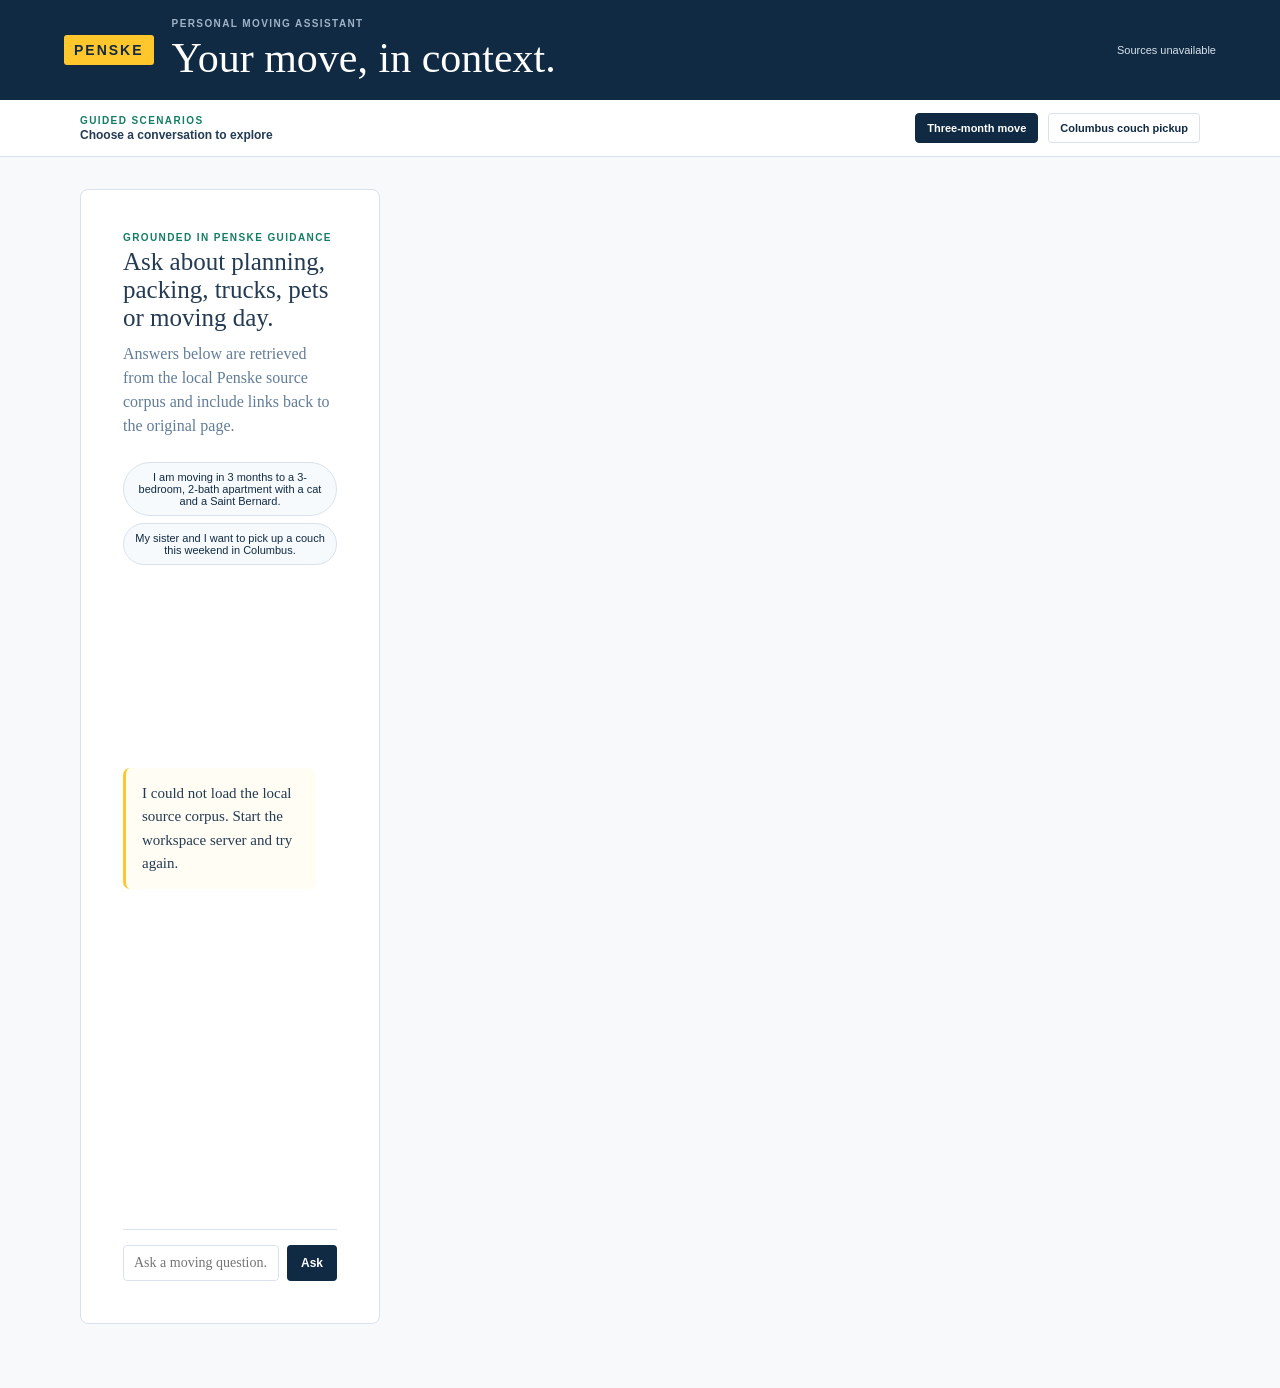
==== assistant/index.html @ d39f6d79 "Add files via upload" ====
<!doctype html>
<html lang="en">
<head>
  <meta charset="utf-8" />
  <meta name="viewport" content="width=device-width, initial-scale=1" />
  <title>Penske Personal Moving Assistant</title>
  <link rel="stylesheet" href="style.css?v=20260921" />
</head>
<body>
  <header class="topbar">
    <a class="brand" href="../prototype/index.html">PENSKE</a>
    <div>
      <p class="eyebrow">Personal Moving Assistant</p>
      <h1>Your move, in context.</h1>
    </div>
    <span class="status" id="corpus-status">Loading sources...</span>
  </header>
  <nav class="demo-strip" aria-label="Guided scenarios">
    <div><p class="eyebrow">Guided scenarios</p><strong>Choose a conversation to explore</strong></div>
    <button class="scenario-button active" type="button" data-scenario="family">Three-month move</button>
    <button class="scenario-button" type="button" data-scenario="couch">Columbus couch pickup</button>
  </nav>
  <main class="app-shell">
    <aside class="profile-panel" id="profile-panel" hidden>
      <div class="panel-heading">
        <p class="eyebrow">Move profile</p>
        <h2 id="profile-heading">Make this useful to you</h2>
      </div>
      <label><span id="move-date-label">Move date</span><input id="move-date" type="date" /></label>
      <label><span id="move-from-label">Moving from</span><input id="move-from" type="text" placeholder="City or ZIP" /></label>
      <label><span id="move-to-label">Moving to</span><input id="move-to" type="text" placeholder="City or ZIP" /></label>
      <label><span id="home-size-label">Home size</span><select id="home-size"><option value="">Choose one</option><option>Studio / 1 room</option><option>2-3 rooms</option><option>4-5 rooms</option><option>6+ rooms</option></select></label>
      <label><span id="household-label">Household details</span><textarea id="household" rows="3" placeholder="Pets, kids, fragile items, towing..."> </textarea></label>
      <button id="save-profile" class="primary" type="button">Update my plan</button>
      <div class="profile-note" id="profile-summary">Tell me a little about the move and I’ll focus the guidance.</div>
    </aside>
    <section class="assistant-panel">
      <div class="assistant-intro">
        <p class="eyebrow">Grounded in Penske guidance</p>
        <h2>Ask about planning, packing, trucks, pets or moving day.</h2>
        <p>Answers below are retrieved from the local Penske source corpus and include links back to the original page.</p>
      </div>
      <div class="suggestions" id="suggestions">
        <button type="button" data-demo="family">I am moving in 3 months to a 3-bedroom, 2-bath apartment with a cat and a Saint Bernard.</button>
        <button type="button" data-demo="couch">My sister and I want to pick up a couch this weekend in Columbus.</button>
      </div>
      <div class="chat-log" id="chat-log" aria-live="polite"></div>
      <section class="demo-workspace" id="move-plan-workspace" hidden>
        <div class="workspace-heading">
          <div><p class="eyebrow">Interactive timeline</p><h2>Your three-month move plan</h2></div>
        </div>
        <section class="move-summary" id="move-summary"></section>
        <p class="workspace-copy">Choose a task to open its next step. Local links stay out of the way until they are useful.</p>
        <div class="timeline" id="timeline"></div>
        <div class="task-details" id="task-details" hidden></div>
      </section>
      <section class="demo-workspace" id="couch-workspace" hidden>
        <div class="workspace-heading"><div><p class="eyebrow">Moving-Day Navigator</p><h2>Weekend couch pickup</h2></div></div>
        <p class="workspace-copy">Compare the three couch options before reserving. 12-foot and 16-foot trucks have the following costs: $29.99/day plus $1.19/mile. Availability, rate and truck-safe routing must be confirmed in Penske’s reservation flow.</p>
        <div class="route-controls"><label>Pickup source<select id="pickup-source"><option value="penske">Penske Truck Rental · 2470 Westbelt Dr</option><option value="self-storage">Gateway Self Storage · 750 E 11th Ave · 16-foot truck only</option></select></label><label>Starting point<input id="couch-start" value="Grandview Heights, OH" /></label><label>Unloading per stop<input id="unload-minutes" type="number" min="0" value="15" /> min</label><label><input id="avoid-highways" type="checkbox" /> Avoid highways</label><label><input id="show-clearance" type="checkbox" checked /> Show sample clearance hazards</label><button id="recalculate-couch" type="button">Recalculate estimates</button></div>
        <div class="route-map" aria-label="Route preview"><div id="columbus-map"></div><span class="map-note">Route preview selected for the current pickup, couch location and highway setting. Clearance locations are illustrative.</span></div>
        <div class="couch-options" id="couch-options"></div>
        <div class="couch-actions"><a class="wizard-link" href="http://127.0.0.1:4173/?item=sofa&amp;reset=1&amp;view=couch" target="_blank" rel="noreferrer">Check couch fit in 3D</a><a class="reservation-link" href="https://www.pensketruckrental.com/" target="_blank" rel="noreferrer">Check nearby truck availability and reservation price</a></div>
      </section>
      <div class="chat-log followup-chat-log" id="followup-chat-log" aria-live="polite"></div>
      <form class="chat-form" id="chat-form">
        <input id="chat-input" type="text" autocomplete="off" placeholder="Ask a moving question..." required />
        <button class="primary" type="submit">Ask</button>
      </form>
    </section>
  </main>
  <script src="app.js?v=20261028"></script>
</body>
</html>
---- assistant/style.css ----
.timeline-task > .task-details { grid-column: 1 / -1; margin: 0 0 8px 130px; }
:root { --navy: #102a43; --ink: #243b53; --muted: #627d98; --line: #d9e2ec; --paper: #f7f9fb; --yellow: #ffc72c; --green: #147d64; font-family: Georgia, 'Times New Roman', serif; }
* { box-sizing: border-box; }
body { margin: 0; color: var(--ink); background: var(--paper); }
.topbar { min-height: 86px; display: flex; align-items: center; gap: 18px; padding: 18px clamp(18px, 5vw, 72px); background: var(--navy); color: white; }
.brand { padding: 7px 10px; border-radius: 3px; background: var(--yellow); color: var(--navy); font: 800 14px Arial, sans-serif; letter-spacing: 2px; text-decoration: none; }
.eyebrow { margin: 0 0 5px; color: var(--green); font: 700 10px Arial, sans-serif; letter-spacing: 1.4px; text-transform: uppercase; }
.topbar .eyebrow { color: #9fb3c8; }
h1, h2, p { margin-top: 0; } h1 { margin-bottom: 0; font-size: clamp(25px, 4vw, 42px); font-weight: 500; } h2 { margin-bottom: 10px; font-size: 25px; font-weight: 500; }
.status { margin-left: auto; color: #d9e2ec; font: 11px Arial, sans-serif; }
.demo-strip { display: flex; align-items: center; gap: 10px; padding: 13px max(20px, calc((100% - 1120px) / 2)); border-bottom: 1px solid var(--line); background: #fff; font: 12px Arial, sans-serif; }
.demo-strip > div { margin-right: auto; }.demo-strip .eyebrow { margin-bottom: 2px; }.scenario-button { border: 1px solid var(--line); border-radius: 4px; padding: 8px 11px; background: white; color: var(--navy); font: 700 11px Arial, sans-serif; cursor: pointer; }.scenario-button.active { border-color: var(--navy); background: var(--navy); color: white; }
.app-shell { display: grid; grid-template-columns: minmax(0, 300px) minmax(0, 1fr); gap: 24px; width: min(100%, 1160px); margin: 0 auto; padding: 32px 20px 64px; }
.profile-panel, .assistant-panel { background: white; border: 1px solid var(--line); border-radius: 8px; }
.profile-panel { align-self: start; padding: 22px; } .assistant-panel { min-height: 690px; padding: clamp(22px, 4vw, 42px); }
.profile-panel label { display: grid; gap: 5px; margin: 0 0 14px; color: var(--muted); font: 11px Arial, sans-serif; }
input, select, textarea { width: 100%; border: 1px solid var(--line); border-radius: 4px; padding: 9px 10px; color: var(--ink); background: #fff; font: 14px Georgia, serif; }
textarea { resize: vertical; } .primary { border: 0; border-radius: 4px; padding: 10px 14px; color: white; background: var(--navy); font: 700 12px Arial, sans-serif; cursor: pointer; }
.profile-note { margin-top: 16px; color: var(--muted); font: 12px/1.5 Arial, sans-serif; }
.assistant-intro { max-width: 600px; } .assistant-intro p:last-child { color: var(--muted); font-size: 16px; line-height: 1.5; }
.demo-workspace { margin-bottom: 32px; padding-bottom: 26px; border-bottom: 1px solid var(--line); }.workspace-heading { display: flex; align-items: start; justify-content: space-between; gap: 18px; }.workspace-heading h2 { margin-bottom: 4px; }.workspace-copy { max-width: 640px; color: var(--muted); font: 13px/1.5 Arial, sans-serif; }.wizard-link, .reservation-link { display: inline-block; border: 1px solid var(--green); border-radius: 4px; padding: 8px 10px; color: var(--green); background: white; text-decoration: none; white-space: nowrap; font: 700 11px Arial, sans-serif; }.move-summary { margin: 16px 0 14px; padding: 14px 16px; border-left: 4px solid var(--yellow); background: #fffcf0; color: var(--ink); font: 14px/1.5 Arial, sans-serif; }.move-summary strong { color: var(--navy); }
.timeline { position: relative; display: grid; gap: 0; margin: 20px 0; }.timeline::before { content: ''; position: absolute; top: 16px; bottom: 16px; left: 9px; width: 2px; background: #c3d9d1; }.timeline-task { position: relative; display: grid; grid-template-columns: 28px 92px 1fr; gap: 10px; align-items: start; padding: 0 0 17px; }.timeline-task input { position: relative; z-index: 1; width: 19px; height: 19px; margin: 0; accent-color: var(--green); }.timeline-date { padding-top: 8px; color: var(--green); font: 700 11px Arial, sans-serif; }.timeline-body { border: 0; padding: 7px 9px; color: inherit; text-align: left; background: transparent; cursor: pointer; }.timeline-body:hover { background: #f2f7f5; }.timeline-body:focus-visible { outline: 2px solid var(--green); outline-offset: 1px; }.timeline-body strong { display: block; color: var(--navy); font: 700 14px Arial, sans-serif; }.timeline-body span { display: block; margin-top: 4px; color: var(--muted); font: 12px/1.45 Arial, sans-serif; }.timeline-task.done .timeline-body { opacity: .52; text-decoration: line-through; }
.task-details { margin: 18px 0 4px; border: 1px solid #d3e4df; background: #fbfefd; }.detail-heading { display: flex; align-items: start; justify-content: space-between; gap: 14px; padding: 15px 16px; border-bottom: 1px solid #d3e4df; }.detail-heading h3 { margin: 0 0 4px; color: var(--navy); font-size: 18px; }.detail-heading p:last-child { margin: 0; color: var(--muted); font: 12px/1.45 Arial, sans-serif; }.detail-heading button { border: 1px solid var(--line); border-radius: 4px; padding: 6px 8px; background: white; color: var(--navy); cursor: pointer; font: 11px Arial, sans-serif; }
.local-guidance { display: grid; grid-template-columns: repeat(3, minmax(0, 1fr)); gap: 10px; }.guidance-card { border-top: 3px solid var(--yellow); padding: 12px; background: #f8fafc; }.guidance-card h3 { margin: 0 0 8px; font: 700 12px Arial, sans-serif; color: var(--navy); }.guidance-card a { display: block; margin-top: 7px; color: var(--green); font: 11px/1.35 Arial, sans-serif; }.guidance-detail { margin: 3px 0 8px; color: var(--muted); font: 10px/1.35 Arial, sans-serif; }
.article-body { padding: 16px; }.article-body ol { display: grid; gap: 12px; margin: 0; padding-left: 24px; color: var(--ink); font: 13px/1.55 Arial, sans-serif; }.article-body li { padding-left: 4px; }.article-image { display: block; width: min(100%, 680px); margin: 0 0 16px; border: 1px solid var(--line); }
.philly-guide { display: grid; gap: 18px; }.philly-guide section { padding-bottom: 14px; border-bottom: 1px solid #d3e4df; }.philly-guide h4 { margin: 0 0 8px; color: var(--navy); font: 700 17px Georgia, serif; }.philly-guide p { margin: 8px 0; color: var(--ink); font: 13px/1.5 Arial, sans-serif; }
.move-in-checklist { padding: 16px; }.move-in-checklist ol { display: grid; gap: 13px; margin: 0; padding-left: 24px; color: var(--ink); font: 13px/1.55 Arial, sans-serif; }.move-in-checklist li { padding-left: 4px; }.move-in-checklist strong { color: var(--navy); }.move-in-checklist a { color: var(--green); }.checklist-sources { display: flex; flex-wrap: wrap; gap: 10px 16px; margin-top: 18px; padding-top: 12px; border-top: 1px solid #d3e4df; font: 11px Arial, sans-serif; }.checklist-sources strong { width: 100%; }.checklist-sources a { color: var(--green); }
.move-in-checklist { display: grid; gap: 12px; }.checklist-item { display: grid; grid-template-columns: 22px minmax(0, 1fr); gap: 9px; align-items: start; padding: 10px 0; border-bottom: 1px solid #e5edf0; font: 13px/1.5 Arial, sans-serif; }.checklist-item input { justify-self: start; width: 18px; height: 18px; margin: 2px 0 0; accent-color: var(--green); }.checklist-item p { margin: 4px 0 0; color: var(--muted); }.checklist-item strong { color: var(--navy); }
.route-controls { display: flex; align-items: end; flex-wrap: wrap; gap: 10px; margin: 16px 0; }.route-controls label { display: grid; gap: 4px; color: var(--muted); font: 11px Arial, sans-serif; }.route-controls label:last-of-type, .route-controls label:nth-last-of-type(2) { display: flex; align-items: center; gap: 6px; padding: 8px 0; }.route-controls label:last-of-type input, .route-controls label:nth-last-of-type(2) input { width: auto; }.route-controls button { border: 1px solid var(--navy); border-radius: 4px; padding: 9px 11px; background: var(--navy); color: white; font: 700 11px Arial, sans-serif; cursor: pointer; }
.route-map { position: relative; height: 340px; overflow: hidden; border: 1px solid #b7d3df; background: #dfeee5; }.route-map #columbus-map { width: 100%; height: 100%; }.route-map #columbus-map.map-fallback { position: relative; display: block; overflow: hidden; background: #dcefe1; background-image: linear-gradient(28deg, transparent 47%, #a9c5b0 48%, transparent 50%), linear-gradient(118deg, transparent 47%, #a9c5b0 48%, transparent 50%), repeating-linear-gradient(0deg, transparent, transparent 35px, #c4ddca 36px); }.map-fallback-label { position: absolute; z-index: 5; left: 50%; bottom: 46px; transform: translateX(-50%); width: max-content; padding: 11px 16px; border: 1px solid #8eb29a; border-radius: 6px; background: #ffffffdd; color: var(--navy); text-align: center; font: 700 12px Arial, sans-serif; }.map-fallback-label small { display: block; margin-top: 5px; color: var(--muted); font: 10px Arial, sans-serif; }.fallback-route-header { position: absolute; z-index: 5; top: 12px; left: 14px; right: 14px; display: flex; justify-content: space-between; padding: 8px 10px; background: #ffffffdd; color: var(--navy); font: 11px Arial, sans-serif; }.fallback-route-header span { color: var(--green); font-weight: 700; }.fallback-stop { position: absolute; z-index: 4; max-width: 120px; padding: 6px 8px; border: 2px solid var(--navy); border-radius: 5px; background: white; color: var(--navy); font: 700 10px Arial, sans-serif; box-shadow: 0 2px 4px #4567; }.fallback-stop.pickup { left: 8%; top: 69%; }.fallback-stop.couch { left: 63%; top: 22%; }.fallback-stop.home { left: 42%; top: 57%; border-color: var(--green); }.fallback-stop.return { right: 8%; top: 69%; border-color: #b7791f; }.fallback-hazard { position: absolute; z-index: 6; right: 14%; top: 46%; padding: 7px 9px; border: 2px solid #b91c1c; border-radius: 5px; background: #fee2e2; color: #991b1b; font: 700 10px Arial, sans-serif; }.fallback-road { position: absolute; z-index: 1; height: 7px; border-radius: 999px; background: #f9faf4; box-shadow: 0 0 0 2px #9cb5bd; }.road-one { left: 4%; top: 76%; width: 88%; transform: rotate(-23deg); }.road-two { left: 15%; top: 42%; width: 75%; transform: rotate(25deg); }.road-three { left: 20%; top: 88%; width: 70%; transform: rotate(-6deg); }.route-map .map-note { position: absolute; z-index: 1000; bottom: 8px; left: 10px; right: 10px; padding: 5px 7px; color: #496773; background: #ffffffd9; font: 10px/1.25 Arial, sans-serif; }.leaflet-tooltip { border: 0; border-radius: 3px; box-shadow: 0 1px 4px #1f293755; color: var(--navy); font: 700 10px Arial, sans-serif; }.leaflet-tooltip-top::before { border-top-color: white; }
.couch-options { display: grid; gap: 8px; margin: 14px 0; }.couch-option { display: grid; grid-template-columns: minmax(130px, 1.35fr) minmax(68px, .7fr) minmax(105px, .9fr) minmax(105px, .9fr) minmax(125px, 1.15fr); gap: 9px; align-items: start; min-width: 0; border: 1px solid var(--line); padding: 11px; font: 12px Arial, sans-serif; }.couch-option > * { min-width: 0; }.couch-option input { min-width: 0; padding: 6px; font: 12px Arial, sans-serif; }.route-sequence, .cost-detail { display: block; margin-top: 5px; color: var(--green); font: 10px/1.3 Arial, sans-serif; overflow-wrap: anywhere; }.cost-detail { color: var(--muted); }.cost-label { color: var(--muted); font-size: 10px; }.cost-value { color: var(--navy); font-weight: 700; }.availability { display: grid; gap: 4px; min-width: 0; color: #8a5a00; font-size: 10px; overflow-wrap: anywhere; }.availability a { color: var(--green); }.couch-actions { display: flex; flex-wrap: wrap; gap: 8px; }
.philadelphia-profile { display: grid; grid-template-columns: repeat(2, minmax(0, 1fr)); gap: 1px; background: #d3e4df; }.philadelphia-profile section { padding: 14px; background: white; }.philadelphia-profile h4 { margin: 0 0 6px; color: var(--navy); font: 700 12px Arial, sans-serif; }.philadelphia-profile p { margin-bottom: 8px; color: var(--muted); font: 12px/1.5 Arial, sans-serif; }.philadelphia-profile a { color: var(--green); font: 11px Arial, sans-serif; }
.route-map #columbus-map.map-screenshot { position: relative; display: block; overflow: hidden; background: #e5f0e7; }.route-screenshot { display: block; width: 100%; height: 100%; object-fit: cover; }.screenshot-caption { position: absolute; z-index: 5; top: 10px; left: 12px; right: 12px; display: flex; justify-content: space-between; padding: 8px 10px; background: #ffffffdf; color: var(--navy); font: 11px Arial, sans-serif; }.screenshot-caption span { color: var(--green); font-weight: 700; }.clearance-overlay { position: absolute; z-index: 6; right: 12px; bottom: 42px; width: 145px; max-height: 95px; object-fit: cover; border: 2px solid #b91c1c; border-radius: 5px; box-shadow: 0 2px 5px #4567; }.screenshot-locations { position: absolute; z-index: 5; bottom: 42px; left: 12px; width: 150px; max-height: 90px; overflow: hidden; border: 2px solid #b7791f; border-radius: 5px; box-shadow: 0 2px 5px #4567; }.screenshot-locations img { display: block; width: 100%; }
.suggestions { display: flex; flex-wrap: wrap; gap: 7px; margin: 24px 0; } .suggestions button { border: 1px solid var(--line); border-radius: 999px; padding: 8px 11px; color: var(--navy); background: #f7fafc; font: 11px Arial, sans-serif; cursor: pointer; }
.chat-log { display: grid; gap: 16px; min-height: 320px; align-content: end; padding: 10px 0 20px; }
.message { max-width: 90%; padding: 14px 16px; border-radius: 7px; font-size: 15px; line-height: 1.55; white-space: pre-line; } .message.user { justify-self: end; color: white; background: var(--navy); } .message.assistant { border-left: 3px solid var(--yellow); background: #fffdf4; }
.message a { color: var(--green); } .sources { margin-top: 12px; padding-top: 9px; border-top: 1px solid #eadf9f; font: 11px/1.5 Arial, sans-serif; } .sources strong { display: block; margin-bottom: 3px; }
.chat-replies { display: flex; flex-wrap: wrap; gap: 7px; margin-top: 12px; }.chat-replies button, .preview-route { border: 1px solid var(--green); border-radius: 4px; padding: 6px 8px; color: var(--green); background: white; font: 700 11px Arial, sans-serif; cursor: pointer; }.location-message { display: grid; gap: 8px; max-width: 520px; }.location-message img { width: 100%; max-height: 240px; object-fit: cover; object-position: center; border: 1px solid var(--line); }.location-message a { font: 700 11px Arial, sans-serif; }
.pickup-location-card { display: grid; grid-template-columns: 180px 1fr; gap: 14px; margin: 16px 0; padding: 12px; border: 1px solid #d3e4df; background: #fbfefd; }.pickup-location-card img { width: 180px; height: 110px; object-fit: cover; }.pickup-location-card h3 { margin: 0 0 5px; color: var(--navy); font-size: 16px; }.pickup-location-card p:not(.eyebrow) { margin: 0 0 7px; color: var(--muted); font: 12px/1.35 Arial, sans-serif; }.pickup-location-card a { color: var(--green); font: 700 11px Arial, sans-serif; }
.clearance-demo { position: absolute; z-index: 6; right: 12px; bottom: 42px; display: flex; align-items: center; gap: 5px; }.clearance-icon { width: 36px; height: 36px; object-fit: contain; }.clearance-demo .clearance-overlay { position: static; width: 145px; max-height: 95px; object-fit: cover; border: 2px solid #b91c1c; border-radius: 5px; box-shadow: 0 2px 5px #4567; }
.chat-form { display: grid; grid-template-columns: 1fr auto; gap: 8px; padding-top: 15px; border-top: 1px solid var(--line); }
@media (max-width: 720px) { .demo-strip { align-items: stretch; flex-wrap: wrap; }.demo-strip > div { width: 100%; }.app-shell { grid-template-columns: 1fr; padding-top: 18px; } .profile-panel { order: 2; } .assistant-panel { min-height: 600px; } .status { display: none; }.workspace-heading { display: grid; }.wizard-link { width: max-content; }.local-guidance, .philadelphia-profile { grid-template-columns: 1fr; }.timeline-task { grid-template-columns: 26px 74px 1fr; gap: 6px; }.timeline-task > .task-details { margin-left: 0; }.couch-option { grid-template-columns: 1fr 72px; }.couch-option .cost-label, .couch-option .availability { grid-column: 1 / -1; }.pickup-location-card { grid-template-columns: 1fr; }.pickup-location-card img { width: 100%; height: 150px; }.clearance-demo { right: 6px; bottom: 42px; }.clearance-demo .clearance-overlay { width: 110px; } }
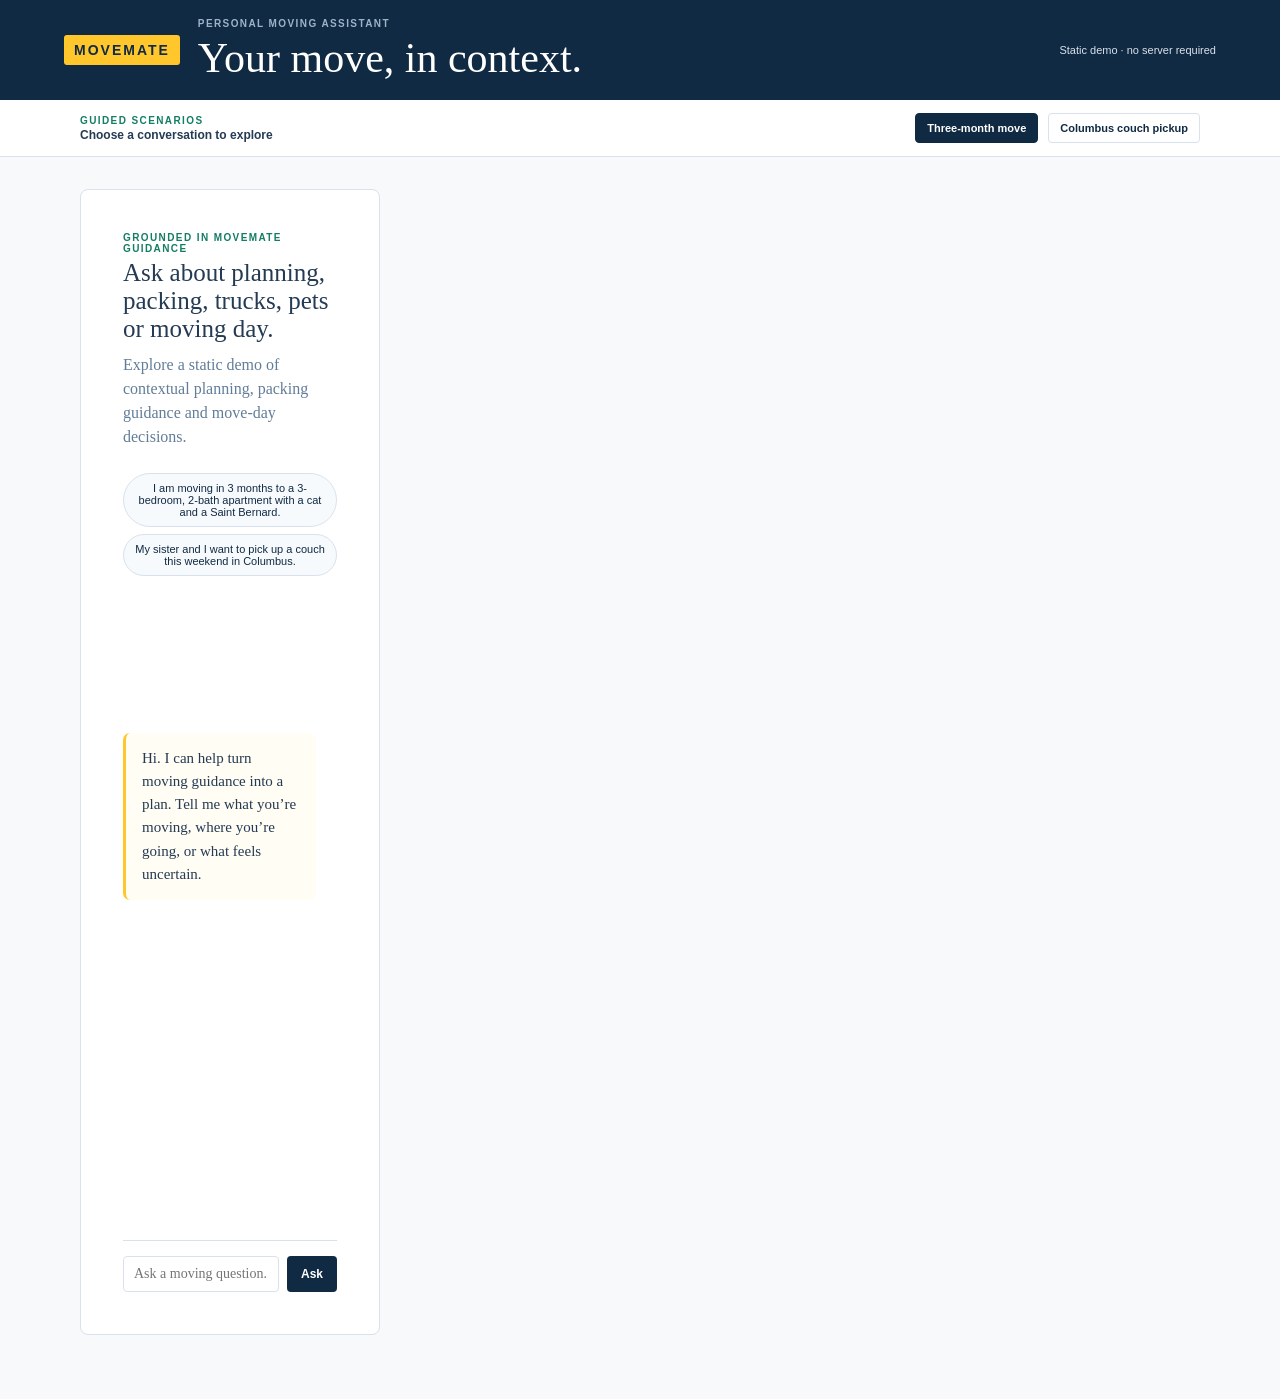
==== commit bcffa72d: "Add files via upload" ====
--- a/assistant/index.html
+++ b/assistant/index.html
@@ -3,12 +3,12 @@
 <head>
   <meta charset="utf-8" />
   <meta name="viewport" content="width=device-width, initial-scale=1" />
-  <title>Penske Personal Moving Assistant</title>
+  <title>Personal Moving Assistant Demo</title>
   <link rel="stylesheet" href="style.css?v=20260921" />
 </head>
 <body>
   <header class="topbar">
-    <a class="brand" href="../prototype/index.html">PENSKE</a>
+    <a class="brand" href="../index.html">MOVEMATE</a>
     <div>
       <p class="eyebrow">Personal Moving Assistant</p>
       <h1>Your move, in context.</h1>
@@ -36,9 +36,9 @@
     </aside>
     <section class="assistant-panel">
       <div class="assistant-intro">
-        <p class="eyebrow">Grounded in Penske guidance</p>
+        <p class="eyebrow">Grounded in MoveMate guidance</p>
         <h2>Ask about planning, packing, trucks, pets or moving day.</h2>
-        <p>Answers below are retrieved from the local Penske source corpus and include links back to the original page.</p>
+        <p>Explore a static demo of contextual planning, packing guidance and move-day decisions.</p>
       </div>
       <div class="suggestions" id="suggestions">
         <button type="button" data-demo="family">I am moving in 3 months to a 3-bedroom, 2-bath apartment with a cat and a Saint Bernard.</button>
@@ -56,11 +56,11 @@
       </section>
       <section class="demo-workspace" id="couch-workspace" hidden>
         <div class="workspace-heading"><div><p class="eyebrow">Moving-Day Navigator</p><h2>Weekend couch pickup</h2></div></div>
-        <p class="workspace-copy">Compare the three couch options before reserving. 12-foot and 16-foot trucks have the following costs: $29.99/day plus $1.19/mile. Availability, rate and truck-safe routing must be confirmed in Penske’s reservation flow.</p>
-        <div class="route-controls"><label>Pickup source<select id="pickup-source"><option value="penske">Penske Truck Rental · 2470 Westbelt Dr</option><option value="self-storage">Gateway Self Storage · 750 E 11th Ave · 16-foot truck only</option></select></label><label>Starting point<input id="couch-start" value="Grandview Heights, OH" /></label><label>Unloading per stop<input id="unload-minutes" type="number" min="0" value="15" /> min</label><label><input id="avoid-highways" type="checkbox" /> Avoid highways</label><label><input id="show-clearance" type="checkbox" checked /> Show sample clearance hazards</label><button id="recalculate-couch" type="button">Recalculate estimates</button></div>
+        <p class="workspace-copy">Compare the three couch options before reserving. 12-foot and 16-foot trucks have the following costs: $29.99/day plus $1.19/mile. Availability, rate and truck-safe routing must be confirmed in MoveMate’s reservation flow.</p>
+        <div class="route-controls"><label>Pickup source<select id="pickup-source"><option value="movemate">MoveMate Truck Rental · 2470 Westbelt Dr</option><option value="self-storage">Gateway Self Storage · 750 E 11th Ave · 16-foot truck only</option></select></label><label>Starting point<input id="couch-start" value="Grandview Heights, OH" /></label><label>Unloading per stop<input id="unload-minutes" type="number" min="0" value="15" /> min</label><label><input id="avoid-highways" type="checkbox" /> Avoid highways</label><label><input id="show-clearance" type="checkbox" checked /> Show sample clearance hazards</label><button id="recalculate-couch" type="button">Recalculate estimates</button></div>
         <div class="route-map" aria-label="Route preview"><div id="columbus-map"></div><span class="map-note">Route preview selected for the current pickup, couch location and highway setting. Clearance locations are illustrative.</span></div>
         <div class="couch-options" id="couch-options"></div>
-        <div class="couch-actions"><a class="wizard-link" href="http://127.0.0.1:4173/?item=sofa&amp;reset=1&amp;view=couch" target="_blank" rel="noreferrer">Check couch fit in 3D</a><a class="reservation-link" href="https://www.pensketruckrental.com/" target="_blank" rel="noreferrer">Check nearby truck availability and reservation price</a></div>
+        <div class="couch-actions"><a class="wizard-link" href="../wizard/index.html?item=sofa&amp;reset=1&amp;view=couch" target="_blank" rel="noreferrer">Check couch fit in 3D</a><a class="reservation-link" href="https://www.google.com/search?q=moving+truck+planning" target="_blank" rel="noreferrer">Research truck availability and pricing</a></div>
       </section>
       <div class="chat-log followup-chat-log" id="followup-chat-log" aria-live="polite"></div>
       <form class="chat-form" id="chat-form">
@@ -69,6 +69,6 @@
       </form>
     </section>
   </main>
-  <script src="app.js?v=20261028"></script>
+  <script src="app.js?v=1"></script>
 </body>
 </html>
